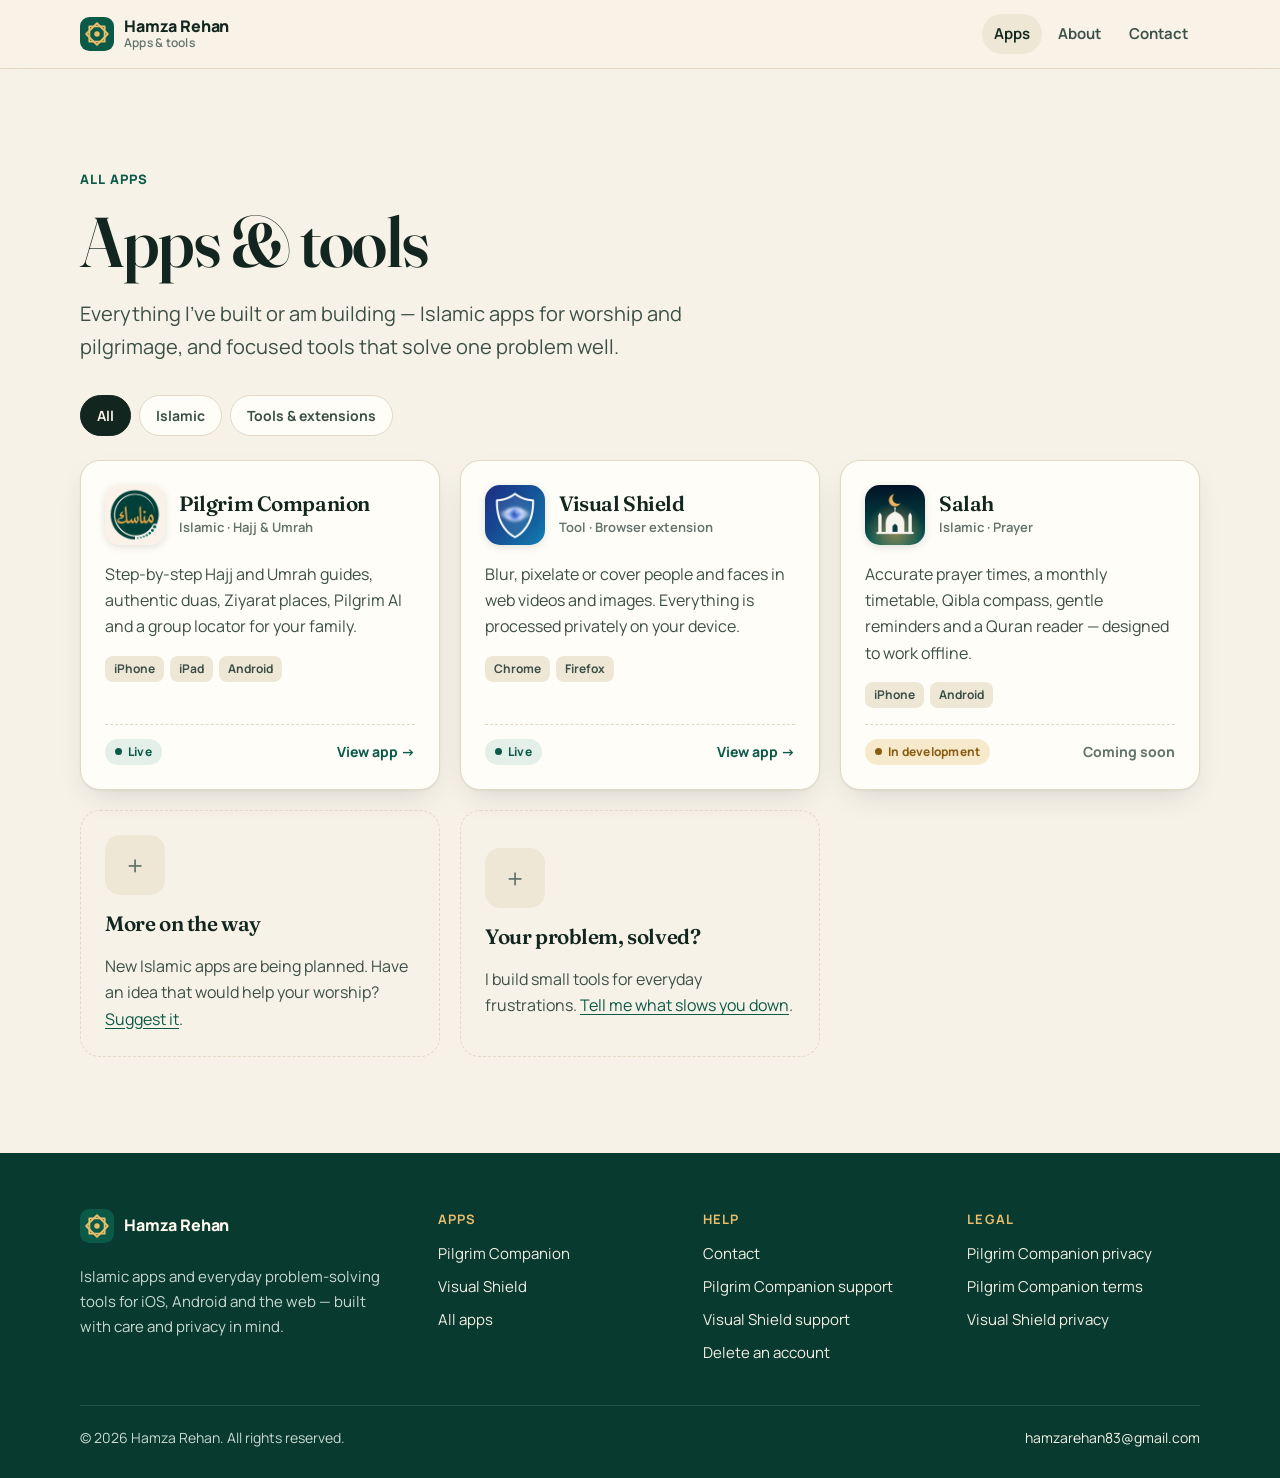
==== apps/index.html @ 82a63b94 "Revamp site into a home for all apps and tools Adds a home page, apps catalog, Pilgrim Companion pro" ====
<!doctype html>
<html lang="en">
<head>
  <meta charset="utf-8">
  <meta name="viewport" content="width=device-width, initial-scale=1">
  <title>Apps & tools — Hamza Rehan</title>
  <meta name="description" content="Islamic apps and privacy-first tools by Hamza Rehan: Pilgrim Companion, Visual Shield, Salah and more.">
  <link rel="canonical" href="https://hamzarehan.github.io/apps/">
  <meta name="theme-color" content="#f7f2e8" media="(prefers-color-scheme: light)">
  <meta name="theme-color" content="#0d1714" media="(prefers-color-scheme: dark)">
  <meta property="og:type" content="website">
  <meta property="og:site_name" content="Hamza Rehan">
  <meta property="og:title" content="Apps & tools — Hamza Rehan">
  <meta property="og:description" content="Islamic apps and privacy-first tools by Hamza Rehan: Pilgrim Companion, Visual Shield, Salah and more.">
  <meta property="og:url" content="https://hamzarehan.github.io/apps/">
  <meta property="og:image" content="https://hamzarehan.github.io/assets/img/pilgrim-companion.png">
  <meta name="twitter:card" content="summary">
  <link rel="icon" href="/assets/img/favicon.svg" type="image/svg+xml">
  <link rel="apple-touch-icon" href="/assets/img/apple-touch-icon.png">
  <link rel="preconnect" href="https://fonts.googleapis.com">
  <link rel="preconnect" href="https://fonts.gstatic.com" crossorigin>
  <link rel="stylesheet" href="https://fonts.googleapis.com/css2?family=Fraunces:ital,opsz,wght@0,9..144,500..700;1,9..144,500..700&family=Manrope:wght@400..800&display=swap">
  <link rel="stylesheet" href="/assets/css/site.css">
</head>
<body>
  <a class="skip" href="#main">Skip to content</a>
  <header class="site-header">
    <nav class="wrap nav" aria-label="Main">
      <a class="brand" href="/"><svg class="brand-mark" viewBox="0 0 40 40" aria-hidden="true"><rect width="40" height="40" rx="11" fill="#0b5a48"/><g fill="none" stroke="#e9be6c" stroke-width="2.2" stroke-linejoin="round"><rect x="11" y="11" width="18" height="18"/><rect x="11" y="11" width="18" height="18" transform="rotate(45 20 20)"/></g><circle cx="20" cy="20" r="3.2" fill="#e9be6c"/></svg><span>Hamza Rehan<small>Apps &amp; tools</small></span></a>
      <div class="nav-links"><a href="/apps/" aria-current="page">Apps</a><a href="/#about" class="hide-sm">About</a><a href="/contact/">Contact</a></div>
    </nav>
  </header>
  <main id="main">
    <section class="section">
      <div class="wrap">
        <div class="eyebrow">All apps</div>
        <h1>Apps &amp; tools</h1>
        <p class="lead">Everything I've built or am building — Islamic apps for worship and pilgrimage, and focused tools that solve one problem well.</p>
        <div class="filters" role="group" aria-label="Filter apps" style="margin-top:32px">
          <button type="button" data-filter="all" aria-pressed="true">All</button>
          <button type="button" data-filter="islamic" aria-pressed="false">Islamic</button>
          <button type="button" data-filter="tools" aria-pressed="false">Tools &amp; extensions</button>
        </div>
        <div class="grid cols-3" id="app-grid">
        <a class="card app-card" data-cat="islamic" href="/pilgrim-companion/">
          <div class="top"><img src="/assets/img/pilgrim-companion.png" alt="" width="60" height="60" loading="lazy"><div><h3>Pilgrim Companion</h3><div class="kind">Islamic · Hajj &amp; Umrah</div></div></div>
          <p>Step-by-step Hajj and Umrah guides, authentic duas, Ziyarat places, Pilgrim AI and a group locator for your family.</p>
          <div class="platforms"><span>iPhone</span><span>iPad</span><span>Android</span></div>
          <div class="foot"><span class="pill live">Live</span><span class="more">View app →</span></div>
        </a>
        <a class="card app-card" data-cat="tools" href="/visual-shield/">
          <div class="top"><img src="/assets/img/visual-shield.png" alt="" width="60" height="60" loading="lazy"><div><h3>Visual Shield</h3><div class="kind">Tool · Browser extension</div></div></div>
          <p>Blur, pixelate or cover people and faces in web videos and images. Everything is processed privately on your device.</p>
          <div class="platforms"><span>Chrome</span><span>Firefox</span></div>
          <div class="foot"><span class="pill live">Live</span><span class="more">View app →</span></div>
        </a>
        <div class="card app-card" data-cat="islamic">
          <div class="top"><img src="/assets/img/salah.png" alt="" width="60" height="60" loading="lazy"><div><h3>Salah</h3><div class="kind">Islamic · Prayer</div></div></div>
          <p>Accurate prayer times, a monthly timetable, Qibla compass, gentle reminders and a Quran reader — designed to work offline.</p>
          <div class="platforms"><span>iPhone</span><span>Android</span></div>
          <div class="foot"><span class="pill dev">In development</span><span class="more muted" style="color:var(--muted)">Coming soon</span></div>
        </div>
        <div class="card app-card placeholder" data-cat="islamic">
          <div class="plus" aria-hidden="true">+</div>
          <h3>More on the way</h3>
          <p>New Islamic apps are being planned. Have an idea that would help your worship? <a href="/contact/">Suggest it</a>.</p>
        </div>
        <div class="card app-card placeholder" data-cat="tools">
          <div class="plus" aria-hidden="true">+</div>
          <h3>Your problem, solved?</h3>
          <p>I build small tools for everyday frustrations. <a href="/contact/">Tell me what slows you down</a>.</p>
        </div>
        </div>
      </div>
    </section>
    <script>
      (function () {
        var buttons = document.querySelectorAll('[data-filter]');
        var cards = document.querySelectorAll('#app-grid [data-cat]');
        buttons.forEach(function (b) {
          b.addEventListener('click', function () {
            var f = b.getAttribute('data-filter');
            buttons.forEach(function (x) { x.setAttribute('aria-pressed', String(x === b)); });
            cards.forEach(function (c) { c.hidden = f !== 'all' && c.getAttribute('data-cat') !== f; });
          });
        });
      })();
    </script>
  </main>
  <footer class="site-footer">
    <div class="wrap">
      <div class="footer-grid">
        <div class="footer-brand">
          <a class="brand" href="/"><svg class="brand-mark" viewBox="0 0 40 40" aria-hidden="true"><rect width="40" height="40" rx="11" fill="#0b5a48"/><g fill="none" stroke="#e9be6c" stroke-width="2.2" stroke-linejoin="round"><rect x="11" y="11" width="18" height="18"/><rect x="11" y="11" width="18" height="18" transform="rotate(45 20 20)"/></g><circle cx="20" cy="20" r="3.2" fill="#e9be6c"/></svg><span>Hamza Rehan</span></a>
          <p>Islamic apps and everyday problem-solving tools for iOS, Android and the web — built with care and privacy in mind.</p>
        </div>
        <div>
          <h4>Apps</h4>
          <ul>
            <li><a href="/pilgrim-companion/">Pilgrim Companion</a></li>
            <li><a href="/visual-shield/">Visual Shield</a></li>
            <li><a href="/apps/">All apps</a></li>
          </ul>
        </div>
        <div>
          <h4>Help</h4>
          <ul>
            <li><a href="/contact/">Contact</a></li>
            <li><a href="/support.html">Pilgrim Companion support</a></li>
            <li><a href="/visual-shield/support.html">Visual Shield support</a></li>
            <li><a href="/delete-account.html">Delete an account</a></li>
          </ul>
        </div>
        <div>
          <h4>Legal</h4>
          <ul>
            <li><a href="/privacy-policy.html">Pilgrim Companion privacy</a></li>
            <li><a href="/terms-of-use.html">Pilgrim Companion terms</a></li>
            <li><a href="/visual-shield/privacy.html">Visual Shield privacy</a></li>
          </ul>
        </div>
      </div>
      <div class="footer-bottom">
        <span>© 2026 Hamza Rehan. All rights reserved.</span>
        <a href="mailto:hamzarehan83@gmail.com">hamzarehan83@gmail.com</a>
      </div>
    </div>
  </footer>
</body>
</html>
---- assets/css/site.css ----
/* Hamza Rehan — shared site styles */

:root {
  --paper: #f7f2e8;
  --paper-2: #efe7d6;
  --surface: #fffdf8;
  --ink: #12261f;
  --ink-2: #3c4f47;
  --muted: #64746d;
  --line: #e2d8c4;
  --emerald: #0b5a48;
  --emerald-deep: #083a2f;
  --emerald-soft: #e3efe8;
  --gold: #c9922f;
  --gold-soft: #f6e9cc;
  --accent: var(--emerald);
  --accent-soft: var(--emerald-soft);
  --on-accent: #fffdf8;
  --shadow: 0 1px 2px rgba(18, 38, 31, .05), 0 12px 32px -12px rgba(18, 38, 31, .18);
  --radius: 20px;
  --serif: "Fraunces", "Iowan Old Style", Georgia, serif;
  --sans: "Manrope", ui-sans-serif, system-ui, -apple-system, "Segoe UI", sans-serif;
  color-scheme: light;
}

@media (prefers-color-scheme: dark) {
  :root:not([data-theme="light"]) {
    --paper: #0d1714;
    --paper-2: #13211c;
    --surface: #15241f;
    --ink: #f1ece0;
    --ink-2: #cdd5cf;
    --muted: #97a69f;
    --line: #26392f;
    --emerald: #5cc6a3;
    --emerald-deep: #0a2a21;
    --emerald-soft: #173329;
    --gold: #e5b45a;
    --gold-soft: #2e2716;
    --on-accent: #08201a;
    --shadow: 0 1px 2px rgba(0, 0, 0, .3), 0 16px 36px -14px rgba(0, 0, 0, .6);
    color-scheme: dark;
  }
}

:root[data-theme="dark"] {
  --paper: #0d1714;
  --paper-2: #13211c;
  --surface: #15241f;
  --ink: #f1ece0;
  --ink-2: #cdd5cf;
  --muted: #97a69f;
  --line: #26392f;
  --emerald: #5cc6a3;
  --emerald-deep: #0a2a21;
  --emerald-soft: #173329;
  --gold: #e5b45a;
  --gold-soft: #2e2716;
  --on-accent: #08201a;
  --shadow: 0 1px 2px rgba(0, 0, 0, .3), 0 16px 36px -14px rgba(0, 0, 0, .6);
  color-scheme: dark;
}

/* Per-product accent (Visual Shield) */
.theme-shield { --accent: #315fd1; --accent-soft: #e8eefc; }
@media (prefers-color-scheme: dark) {
  :root:not([data-theme="light"]) .theme-shield { --accent: #8eaaf5; --accent-soft: #1b2440; }
}
:root[data-theme="dark"] .theme-shield { --accent: #8eaaf5; --accent-soft: #1b2440; }

* { box-sizing: border-box; }
html { scroll-behavior: smooth; -webkit-text-size-adjust: 100%; }
body {
  margin: 0;
  background: var(--paper);
  color: var(--ink);
  font: 16px/1.65 var(--sans);
  -webkit-font-smoothing: antialiased;
}
img { max-width: 100%; display: block; }
a { color: var(--accent); text-underline-offset: 3px; }
a:hover { text-decoration-thickness: 2px; }
:focus-visible { outline: 3px solid var(--gold); outline-offset: 3px; border-radius: 6px; }

.wrap { width: min(1120px, calc(100% - 32px)); margin-inline: auto; }
.narrow { width: min(780px, calc(100% - 32px)); margin-inline: auto; }

.skip {
  position: absolute; left: 16px; top: -60px; z-index: 50;
  background: var(--ink); color: var(--paper); padding: 10px 14px; border-radius: 10px;
}
.skip:focus { top: 12px; }

/* Header */
.site-header {
  position: sticky; top: 0; z-index: 20;
  background: color-mix(in srgb, var(--paper) 88%, transparent);
  backdrop-filter: saturate(1.4) blur(14px);
  -webkit-backdrop-filter: saturate(1.4) blur(14px);
  border-bottom: 1px solid var(--line);
}
.nav { display: flex; align-items: center; justify-content: space-between; gap: 16px; min-height: 68px; }
.brand { display: inline-flex; align-items: center; gap: 10px; color: var(--ink); text-decoration: none; font-weight: 800; letter-spacing: -.01em; }
.brand-mark { width: 34px; height: 34px; flex: none; }
.brand small { display: block; font-weight: 600; color: var(--muted); font-size: 12px; letter-spacing: .02em; line-height: 1.2; }
.brand span { line-height: 1.2; }
.brand img { width: 34px; height: 34px; border-radius: 9px; }
.nav-links { display: flex; align-items: center; gap: 4px; }
.nav-links a {
  color: var(--ink-2); text-decoration: none; font-weight: 650; font-size: 15px;
  padding: 8px 12px; border-radius: 999px;
}
.nav-links a:hover, .nav-links a[aria-current="page"] { background: var(--paper-2); color: var(--ink); }

/* Type */
.eyebrow {
  display: inline-flex; align-items: center; gap: 8px;
  color: var(--accent); font-weight: 800; font-size: 13px; letter-spacing: .09em; text-transform: uppercase;
}
h1, h2, h3 { font-family: var(--serif); font-weight: 600; letter-spacing: -.02em; color: var(--ink); }
h1 { font-size: clamp(2.4rem, 6.4vw, 4.4rem); line-height: 1.04; margin: 14px 0 18px; font-variation-settings: "opsz" 144; }
h2 { font-size: clamp(1.8rem, 4vw, 2.6rem); line-height: 1.12; margin: 10px 0 14px; font-variation-settings: "opsz" 96; }
h3 { font-size: 1.3rem; line-height: 1.25; margin: 0 0 8px; }
h1 em, h2 em { font-style: italic; color: var(--accent); }
.lead { font-size: clamp(1.05rem, 2.2vw, 1.25rem); color: var(--ink-2); max-width: 640px; margin: 0; }
.muted { color: var(--muted); }
.small { font-size: 14px; }

/* Buttons */
.actions { display: flex; flex-wrap: wrap; gap: 12px; margin-top: 28px; }
.button {
  display: inline-flex; align-items: center; justify-content: center; gap: 10px;
  min-height: 48px; padding: 0 22px; border-radius: 999px;
  background: var(--accent); color: var(--on-accent); border: 1px solid var(--accent);
  font-weight: 750; text-decoration: none; font-size: 15px;
  transition: transform .15s ease, box-shadow .15s ease;
}
.button:hover { transform: translateY(-1px); box-shadow: var(--shadow); }
.button.secondary { background: var(--surface); color: var(--ink); border-color: var(--line); }
.button svg { width: 18px; height: 18px; flex: none; }

.store-badge {
  display: inline-flex; align-items: center; gap: 10px; min-height: 52px; padding: 6px 18px 6px 14px;
  background: #0d0d0d; color: #fff; border-radius: 12px; text-decoration: none; border: 1px solid #333;
  transition: transform .15s ease;
}
.store-badge:hover { transform: translateY(-1px); }
.store-badge svg { width: 24px; height: 24px; flex: none; }
.store-badge span { display: flex; flex-direction: column; line-height: 1.1; font-weight: 700; font-size: 17px; }
.store-badge small { font-weight: 500; font-size: 11px; opacity: .85; }

/* Sections */
.section { padding: clamp(56px, 9vw, 96px) 0; }
.section.tinted { background: var(--paper-2); border-block: 1px solid var(--line); }
.section-head { display: flex; flex-wrap: wrap; align-items: end; justify-content: space-between; gap: 16px 32px; margin-bottom: 32px; }
.section-head p { max-width: 520px; margin: 0; color: var(--ink-2); }

/* Hero */
.hero { position: relative; overflow: hidden; padding: clamp(56px, 10vw, 112px) 0 clamp(48px, 8vw, 88px); }
.hero::before {
  content: ""; position: absolute; inset: auto -10% -60% auto; width: 720px; height: 720px; border-radius: 50%;
  background: radial-gradient(circle, var(--gold-soft) 0, transparent 65%); pointer-events: none;
}
.hero-grid { position: relative; display: grid; grid-template-columns: 1.15fr .85fr; gap: 56px; align-items: center; }
.pattern {
  position: relative; aspect-ratio: 1; max-width: 420px; justify-self: end; width: 100%;
  color: var(--accent);
}
.pattern svg { width: 100%; height: 100%; }
.facts { display: flex; flex-wrap: wrap; gap: 10px; margin-top: 30px; padding: 0; list-style: none; }
.facts li {
  padding: 6px 14px; border: 1px solid var(--line); border-radius: 999px; background: var(--surface);
  font-size: 14px; font-weight: 650; color: var(--ink-2);
}

/* Cards */
.grid { display: grid; gap: 20px; }
.grid.cols-3 { grid-template-columns: repeat(3, 1fr); }
.grid.cols-2 { grid-template-columns: repeat(2, 1fr); }
.grid.cols-4 { grid-template-columns: repeat(4, 1fr); }
.card {
  background: var(--surface); border: 1px solid var(--line); border-radius: var(--radius);
  padding: 24px; box-shadow: var(--shadow);
}
.card p { color: var(--ink-2); margin: 0; }

.app-card { display: flex; flex-direction: column; gap: 16px; text-decoration: none; color: inherit; position: relative; transition: transform .18s ease, border-color .18s ease; }
a.app-card:hover { transform: translateY(-3px); border-color: var(--accent); }
.app-card .top { display: flex; align-items: center; gap: 14px; }
.app-card .top img { width: 60px; height: 60px; border-radius: 15px; box-shadow: 0 2px 8px rgba(0,0,0,.12); }
.app-card h3 { margin: 0; }
.app-card .kind { font-size: 13px; color: var(--muted); font-weight: 650; }
.app-card .foot { margin-top: auto; display: flex; flex-wrap: wrap; align-items: center; justify-content: space-between; gap: 10px; padding-top: 14px; border-top: 1px dashed var(--line); }
.app-card .more { font-weight: 750; color: var(--accent); font-size: 14px; }
.app-card.placeholder { box-shadow: none; background: transparent; border-style: dashed; align-items: flex-start; justify-content: center; min-height: 220px; }
.app-card.placeholder .plus { display: grid; place-items: center; width: 60px; height: 60px; border-radius: 15px; background: var(--paper-2); color: var(--muted); font-size: 28px; }

.pill { display: inline-flex; align-items: center; gap: 6px; padding: 3px 10px; border-radius: 999px; font-size: 12px; font-weight: 750; letter-spacing: .02em; }
.pill::before { content: ""; width: 7px; height: 7px; border-radius: 50%; background: currentColor; }
.pill.live { background: var(--emerald-soft); color: var(--emerald); }
.pill.dev { background: var(--gold-soft); color: #8a5d12; }
@media (prefers-color-scheme: dark) { :root:not([data-theme="light"]) .pill.dev { color: var(--gold); } }
:root[data-theme="dark"] .pill.dev { color: var(--gold); }
.platforms { display: flex; flex-wrap: wrap; gap: 6px; }
.platforms span { font-size: 12px; font-weight: 700; color: var(--ink-2); background: var(--paper-2); padding: 3px 9px; border-radius: 8px; }

.filters { display: flex; flex-wrap: wrap; gap: 8px; margin-bottom: 24px; }
.filters button {
  font: inherit; font-weight: 700; font-size: 14px; cursor: pointer;
  padding: 8px 16px; border-radius: 999px; border: 1px solid var(--line); background: var(--surface); color: var(--ink-2);
}
.filters button[aria-pressed="true"] { background: var(--ink); color: var(--paper); border-color: var(--ink); }

/* Featured product */
.feature {
  display: grid; grid-template-columns: 1fr 1fr; gap: 40px; align-items: center;
  background: var(--emerald-deep); color: #f4efe3; border-radius: 28px; padding: clamp(28px, 5vw, 56px); overflow: hidden;
}
.feature h2, .feature h3 { color: #fffaf0; }
.feature .eyebrow { color: #e9be6c; }
.feature p { color: #cfdcd5; }
.feature ul { padding-left: 20px; color: #dfe8e3; margin: 18px 0 0; }
.feature li { margin: 6px 0; }
.feature .button.secondary { background: transparent; color: #fffaf0; border-color: rgba(255,255,255,.3); }
.shots { display: flex; gap: 14px; justify-content: center; }
.shots img { width: 46%; max-width: 220px; border-radius: 18px; box-shadow: 0 20px 40px -12px rgba(0,0,0,.5); }
.shots img:nth-child(2) { transform: translateY(28px); }

.gallery { display: flex; gap: 16px; overflow-x: auto; scroll-snap-type: x mandatory; padding: 6px 2px 18px; }
.gallery img { width: min(240px, 62vw); flex: none; border-radius: 18px; scroll-snap-align: start; border: 1px solid var(--line); box-shadow: var(--shadow); }

.icon-chip { display: grid; place-items: center; width: 46px; height: 46px; border-radius: 13px; background: var(--accent-soft); color: var(--accent); margin-bottom: 16px; }
.icon-chip svg { width: 22px; height: 22px; }

/* Product hero */
.product-hero { padding: clamp(48px, 8vw, 88px) 0 clamp(36px, 6vw, 64px); }
.product-hero .grid-hero { display: grid; grid-template-columns: 1.1fr .9fr; gap: 48px; align-items: center; }
.app-icon-lg { width: 96px; height: 96px; border-radius: 24px; box-shadow: var(--shadow); }
.hero-shot { border-radius: 24px; box-shadow: var(--shadow); border: 1px solid var(--line); background: var(--surface); padding: 10px; }
.hero-shot img { border-radius: 16px; }

.link-list { list-style: none; padding: 0; margin: 0; display: grid; gap: 10px; }
.link-list a {
  display: flex; align-items: center; justify-content: space-between; gap: 12px;
  padding: 14px 18px; border: 1px solid var(--line); border-radius: 14px; background: var(--surface);
  color: var(--ink); text-decoration: none; font-weight: 700;
}
.link-list a:hover { border-color: var(--accent); }
.link-list a::after { content: "→"; color: var(--accent); }

/* About / CTA */
.about { display: grid; grid-template-columns: .8fr 1.2fr; gap: 48px; align-items: start; }
.about p { color: var(--ink-2); font-size: 1.08rem; }
.cta {
  text-align: center; padding: clamp(36px, 6vw, 64px) 24px; border-radius: 28px;
  background: var(--gold-soft); border: 1px solid var(--line);
}
.cta .lead { margin: 0 auto; }
.cta .actions { justify-content: center; }

/* Long-form content (legal, support) */
.content { padding: clamp(40px, 7vw, 72px) 0 clamp(56px, 9vw, 96px); }
.content h1 { font-size: clamp(2.2rem, 5.5vw, 3.4rem); }
.content article { margin-top: 28px; }
.content h2 { font-size: 1.5rem; margin-top: 38px; }
.content h3 { font-size: 1.15rem; margin-top: 24px; }
.content p, .content li { color: var(--ink-2); }
.content li { margin: 6px 0; }
.content table { width: 100%; border-collapse: collapse; margin: 18px 0; background: var(--surface); font-size: 15px; }
.content th, .content td { text-align: left; padding: 12px; border: 1px solid var(--line); vertical-align: top; }
.content th { background: var(--paper-2); }
.table-scroll { overflow-x: auto; }
.notice { padding: 16px 20px; border-left: 4px solid var(--gold); background: var(--surface); border-radius: 10px; margin: 20px 0; }
.panel { background: var(--surface); border: 1px solid var(--line); border-radius: 16px; padding: 22px; margin-top: 20px; }
.panel h2 { margin-top: 0; }
.breadcrumb { font-size: 14px; color: var(--muted); margin-bottom: 8px; }
.breadcrumb a { color: var(--muted); }

/* Footer */
.site-footer { background: var(--emerald-deep); color: #c9d8d0; padding: 56px 0 28px; margin-top: 0; }
.site-footer a { color: #f4efe3; text-decoration: none; }
.site-footer a:hover { text-decoration: underline; }
.footer-grid { display: grid; grid-template-columns: 1.4fr repeat(3, 1fr); gap: 32px; }
.footer-grid h4 { margin: 0 0 12px; color: #e9be6c; font-size: 13px; letter-spacing: .09em; text-transform: uppercase; }
.footer-grid ul { list-style: none; margin: 0; padding: 0; display: grid; gap: 8px; font-size: 15px; }
.footer-brand p { max-width: 300px; font-size: 15px; }
.footer-brand .brand { color: #fffaf0; }
.footer-bottom { display: flex; flex-wrap: wrap; justify-content: space-between; gap: 12px; margin-top: 40px; padding-top: 20px; border-top: 1px solid rgba(255,255,255,.12); font-size: 14px; }

@media (max-width: 900px) {
  .hero-grid, .feature, .about, .product-hero .grid-hero { grid-template-columns: 1fr; }
  .pattern { max-width: 260px; justify-self: start; order: -1; }
  .grid.cols-3, .grid.cols-4 { grid-template-columns: repeat(2, 1fr); }
  .footer-grid { grid-template-columns: 1fr 1fr; }
  .footer-brand { grid-column: 1 / -1; }
}
@media (max-width: 600px) {
  .grid.cols-3, .grid.cols-2, .grid.cols-4 { grid-template-columns: 1fr; }
  .nav-links a.hide-sm { display: none; }
  .nav-links a { padding: 8px 9px; }
  .brand small { display: none; }
  .pattern { display: none; }
  .shots img:nth-child(2) { transform: translateY(16px); }
}
@media (prefers-reduced-motion: reduce) {
  * { transition: none !important; scroll-behavior: auto !important; }
}
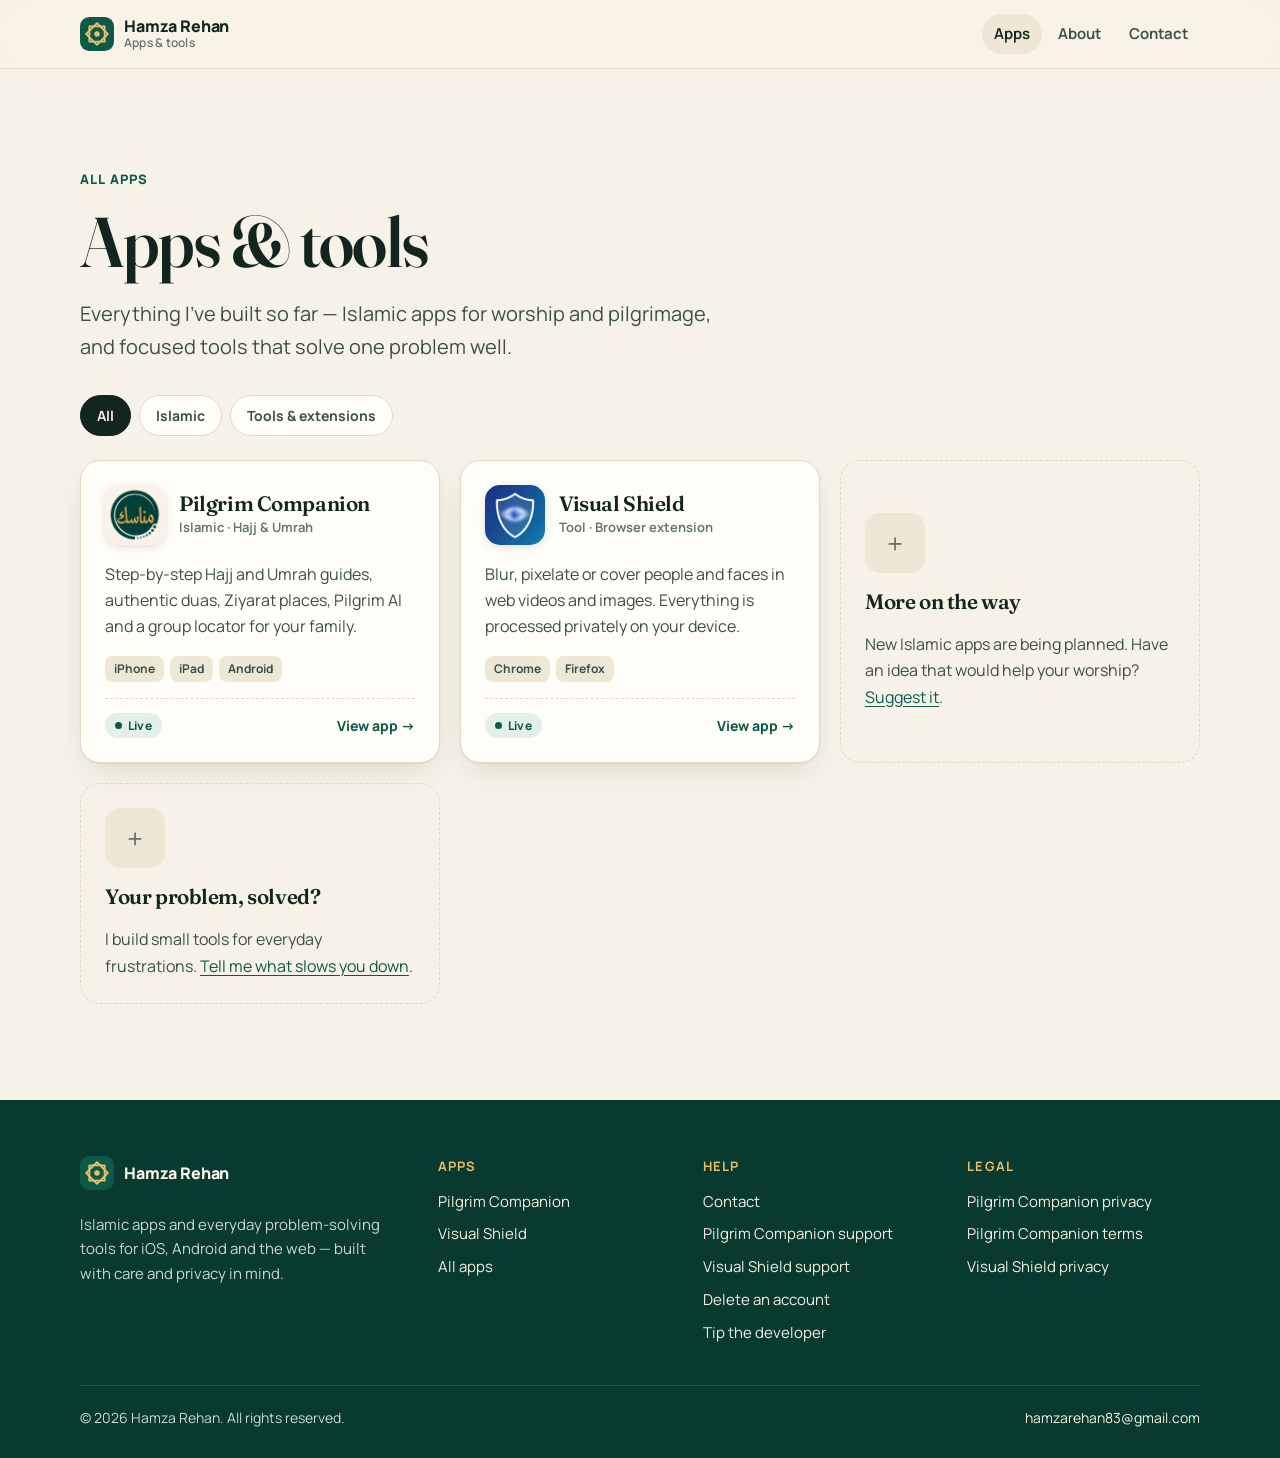
==== commit c7ee0a15: "Add Tip the developer page; drop unreleased apps; accurate account deletion The tip page presents ba" ====
--- a/apps/index.html
+++ b/apps/index.html
@@ -4,14 +4,14 @@
   <meta charset="utf-8">
   <meta name="viewport" content="width=device-width, initial-scale=1">
   <title>Apps & tools — Hamza Rehan</title>
-  <meta name="description" content="Islamic apps and privacy-first tools by Hamza Rehan: Pilgrim Companion, Visual Shield, Salah and more.">
+  <meta name="description" content="Islamic apps and privacy-first tools by Hamza Rehan: Pilgrim Companion, Visual Shield and more.">
   <link rel="canonical" href="https://hamzarehan.github.io/apps/">
   <meta name="theme-color" content="#f7f2e8" media="(prefers-color-scheme: light)">
   <meta name="theme-color" content="#0d1714" media="(prefers-color-scheme: dark)">
   <meta property="og:type" content="website">
   <meta property="og:site_name" content="Hamza Rehan">
   <meta property="og:title" content="Apps & tools — Hamza Rehan">
-  <meta property="og:description" content="Islamic apps and privacy-first tools by Hamza Rehan: Pilgrim Companion, Visual Shield, Salah and more.">
+  <meta property="og:description" content="Islamic apps and privacy-first tools by Hamza Rehan: Pilgrim Companion, Visual Shield and more.">
   <meta property="og:url" content="https://hamzarehan.github.io/apps/">
   <meta property="og:image" content="https://hamzarehan.github.io/assets/img/pilgrim-companion.png">
   <meta name="twitter:card" content="summary">
@@ -35,7 +35,7 @@
       <div class="wrap">
         <div class="eyebrow">All apps</div>
         <h1>Apps &amp; tools</h1>
-        <p class="lead">Everything I've built or am building — Islamic apps for worship and pilgrimage, and focused tools that solve one problem well.</p>
+        <p class="lead">Everything I've built so far — Islamic apps for worship and pilgrimage, and focused tools that solve one problem well.</p>
         <div class="filters" role="group" aria-label="Filter apps" style="margin-top:32px">
           <button type="button" data-filter="all" aria-pressed="true">All</button>
           <button type="button" data-filter="islamic" aria-pressed="false">Islamic</button>
@@ -54,12 +54,6 @@
           <div class="platforms"><span>Chrome</span><span>Firefox</span></div>
           <div class="foot"><span class="pill live">Live</span><span class="more">View app →</span></div>
         </a>
-        <div class="card app-card" data-cat="islamic">
-          <div class="top"><img src="/assets/img/salah.png" alt="" width="60" height="60" loading="lazy"><div><h3>Salah</h3><div class="kind">Islamic · Prayer</div></div></div>
-          <p>Accurate prayer times, a monthly timetable, Qibla compass, gentle reminders and a Quran reader — designed to work offline.</p>
-          <div class="platforms"><span>iPhone</span><span>Android</span></div>
-          <div class="foot"><span class="pill dev">In development</span><span class="more muted" style="color:var(--muted)">Coming soon</span></div>
-        </div>
         <div class="card app-card placeholder" data-cat="islamic">
           <div class="plus" aria-hidden="true">+</div>
           <h3>More on the way</h3>
@@ -109,6 +103,7 @@
             <li><a href="/support.html">Pilgrim Companion support</a></li>
             <li><a href="/visual-shield/support.html">Visual Shield support</a></li>
             <li><a href="/delete-account.html">Delete an account</a></li>
+            <li><a href="/tip/">Tip the developer</a></li>
           </ul>
         </div>
         <div>
--- a/assets/css/site.css
+++ b/assets/css/site.css
@@ -305,3 +305,28 @@
 @media (prefers-reduced-motion: reduce) {
   * { transition: none !important; scroll-behavior: auto !important; }
 }
+
+/* Tip the developer */
+.gift-note { border-color: var(--gold); background: linear-gradient(180deg, var(--gold-soft), var(--surface) 70%); }
+.gift-note p + p { margin-top: 12px; }
+.hadith { margin: 22px 0 0; padding: 16px 20px; border-left: 3px solid var(--gold); background: var(--surface); border-radius: 10px; }
+.hadith p { margin: 0; }
+.hadith .arabic { font-family: "Amiri", "Geeza Pro", "Noto Naskh Arabic", serif; font-size: 1.7rem; line-height: 1.6; color: var(--ink); margin-bottom: 6px; }
+.bank dl { margin: 0; display: grid; }
+.bank-row { display: grid; grid-template-columns: 150px 1fr; gap: 12px; align-items: center; padding: 12px 0; border-bottom: 1px dashed var(--line); }
+.bank-row:last-child { border-bottom: 0; }
+.bank-row dt { color: var(--muted); font-weight: 650; font-size: 14px; }
+.bank-row dd { margin: 0; display: flex; align-items: center; justify-content: space-between; gap: 12px; min-width: 0; }
+.bank-row .value { font-weight: 750; font-variant-numeric: tabular-nums; overflow-wrap: anywhere; }
+.copy {
+  display: inline-flex; align-items: center; gap: 6px; flex: none; cursor: pointer;
+  font: inherit; font-size: 13px; font-weight: 700; color: var(--accent);
+  background: var(--accent-soft); border: 0; border-radius: 999px; padding: 6px 12px;
+}
+.copy svg { width: 14px; height: 14px; }
+.steps { margin: 0; padding-left: 20px; color: var(--ink-2); }
+.steps li { margin: 8px 0; }
+@media (max-width: 600px) {
+  .bank-row { grid-template-columns: 1fr; gap: 4px; }
+}
+.section .narrow > h2 { margin-top: 48px; }
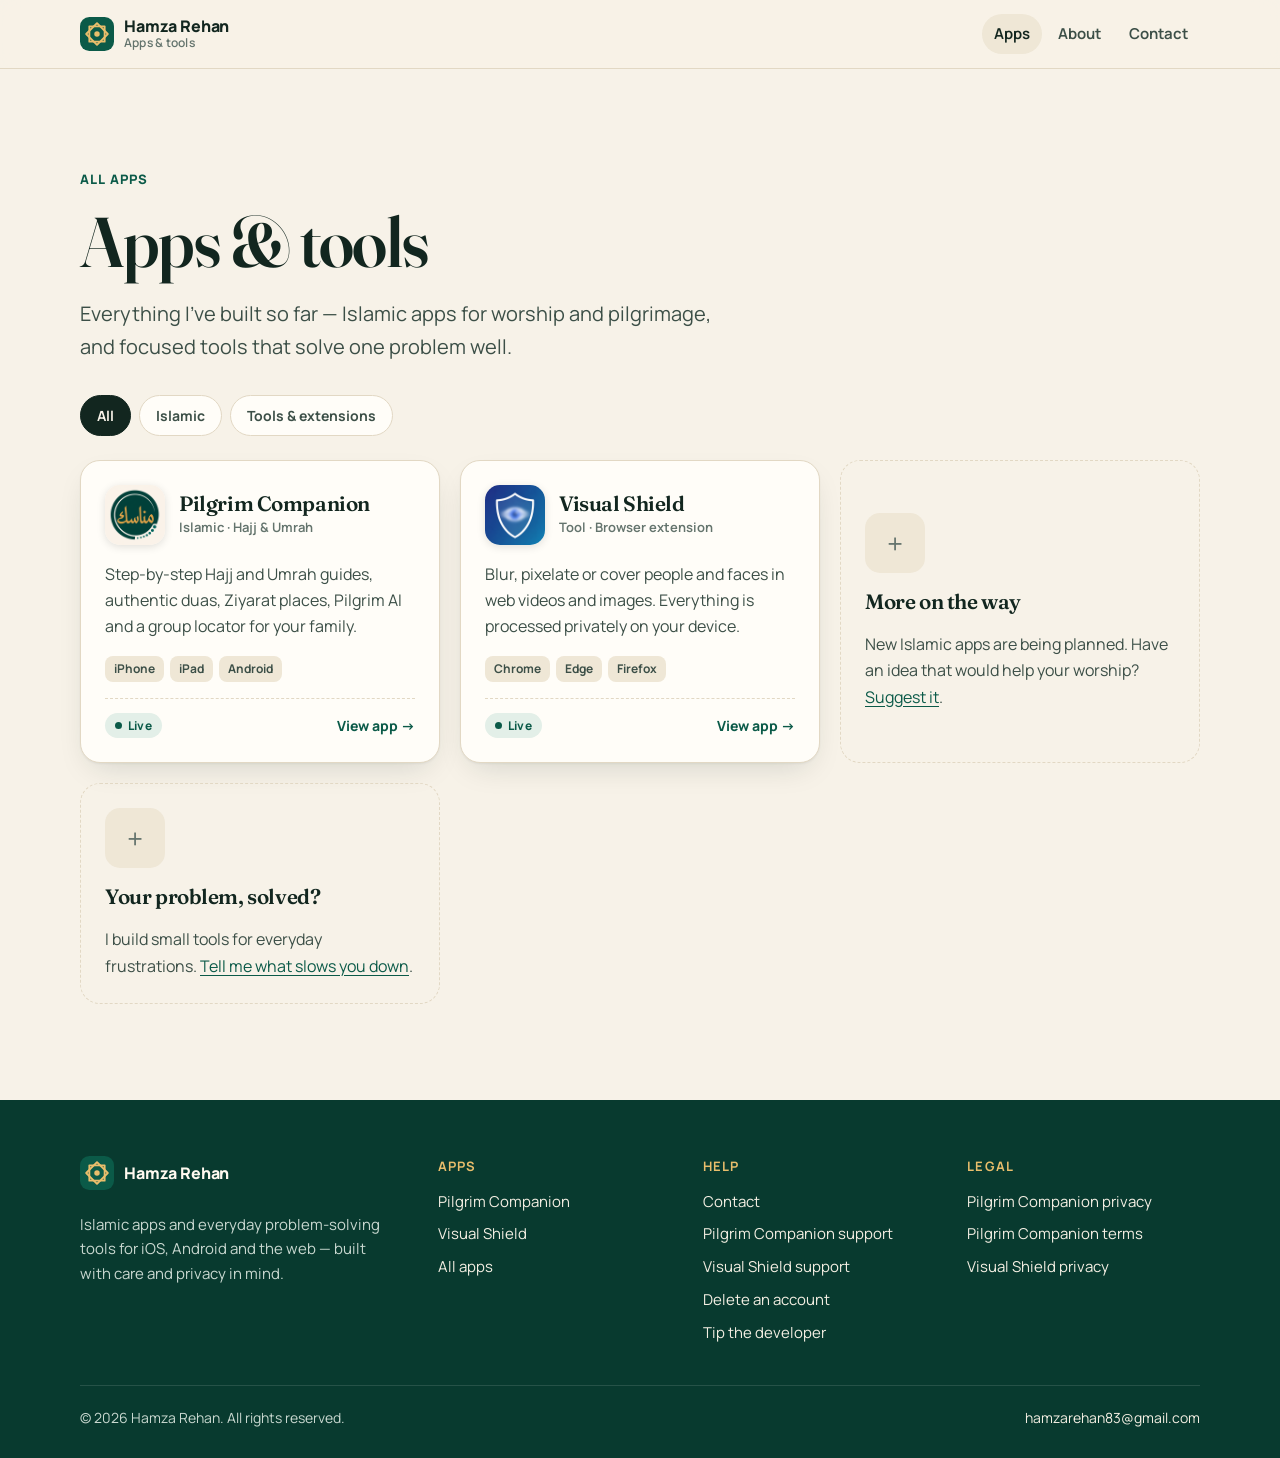
==== commit 5d1e6d72: "Visual Shield: real Chrome, Firefox and Edge store links Co-Authored-By: Claude Opus 5.5 (1M context" ====
--- a/apps/index.html
+++ b/apps/index.html
@@ -51,7 +51,7 @@
         <a class="card app-card" data-cat="tools" href="/visual-shield/">
           <div class="top"><img src="/assets/img/visual-shield.png" alt="" width="60" height="60" loading="lazy"><div><h3>Visual Shield</h3><div class="kind">Tool · Browser extension</div></div></div>
           <p>Blur, pixelate or cover people and faces in web videos and images. Everything is processed privately on your device.</p>
-          <div class="platforms"><span>Chrome</span><span>Firefox</span></div>
+          <div class="platforms"><span>Chrome</span><span>Edge</span><span>Firefox</span></div>
           <div class="foot"><span class="pill live">Live</span><span class="more">View app →</span></div>
         </a>
         <div class="card app-card placeholder" data-cat="islamic">
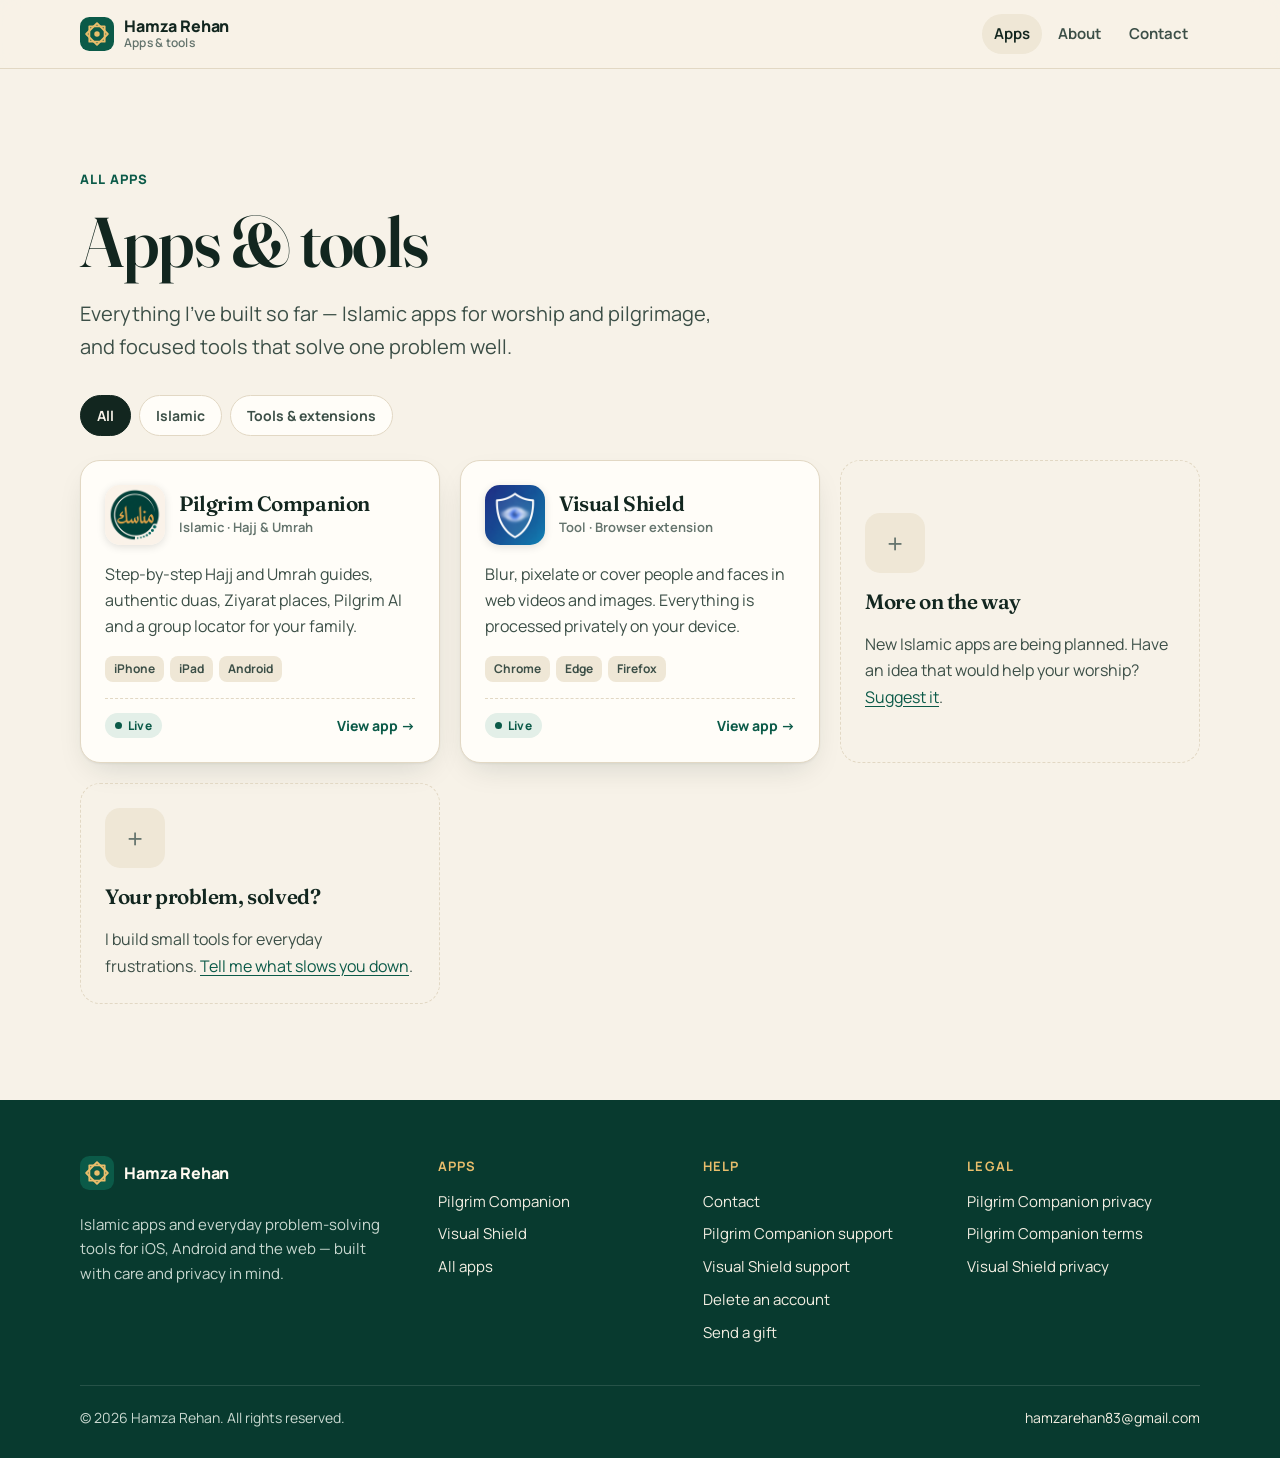
==== commit c19c6b66: "Rename Tip the developer to Send a gift; move page to /gift/ with /tip/ redirect Co-Authored-By: Cla" ====
--- a/apps/index.html
+++ b/apps/index.html
@@ -20,7 +20,7 @@
   <link rel="preconnect" href="https://fonts.googleapis.com">
   <link rel="preconnect" href="https://fonts.gstatic.com" crossorigin>
   <link rel="stylesheet" href="https://fonts.googleapis.com/css2?family=Fraunces:ital,opsz,wght@0,9..144,500..700;1,9..144,500..700&family=Manrope:wght@400..800&display=swap">
-  <link rel="stylesheet" href="/assets/css/site.css">
+  <link rel="stylesheet" href="/assets/css/site.css?v=4">
 </head>
 <body>
   <a class="skip" href="#main">Skip to content</a>
@@ -103,7 +103,7 @@
             <li><a href="/support.html">Pilgrim Companion support</a></li>
             <li><a href="/visual-shield/support.html">Visual Shield support</a></li>
             <li><a href="/delete-account.html">Delete an account</a></li>
-            <li><a href="/tip/">Tip the developer</a></li>
+            <li><a href="/gift/">Send a gift</a></li>
           </ul>
         </div>
         <div>
--- a/assets/css/site.css
+++ b/assets/css/site.css
@@ -77,7 +77,7 @@
   font: 16px/1.65 var(--sans);
   -webkit-font-smoothing: antialiased;
 }
-img { max-width: 100%; display: block; }
+img { max-width: 100%; height: auto; display: block; }
 a { color: var(--accent); text-underline-offset: 3px; }
 a:hover { text-decoration-thickness: 2px; }
 :focus-visible { outline: 3px solid var(--gold); outline-offset: 3px; border-radius: 6px; }
@@ -222,11 +222,8 @@
 .feature ul { padding-left: 20px; color: #dfe8e3; margin: 18px 0 0; }
 .feature li { margin: 6px 0; }
 .feature .button.secondary { background: transparent; color: #fffaf0; border-color: rgba(255,255,255,.3); }
-.shots { display: flex; gap: 14px; justify-content: center; }
-.shots img { width: 46%; max-width: 220px; border-radius: 18px; box-shadow: 0 20px 40px -12px rgba(0,0,0,.5); }
-.shots img:nth-child(2) { transform: translateY(28px); }
-
-.gallery { display: flex; gap: 16px; overflow-x: auto; scroll-snap-type: x mandatory; padding: 6px 2px 18px; }
+
+.gallery { display: flex; align-items: flex-start; gap: 16px; overflow-x: auto; scroll-snap-type: x mandatory; padding: 6px 2px 18px; }
 .gallery img { width: min(240px, 62vw); flex: none; border-radius: 18px; scroll-snap-align: start; border: 1px solid var(--line); box-shadow: var(--shadow); }
 
 .icon-chip { display: grid; place-items: center; width: 46px; height: 46px; border-radius: 13px; background: var(--accent-soft); color: var(--accent); margin-bottom: 16px; }
@@ -300,13 +297,12 @@
   .nav-links a { padding: 8px 9px; }
   .brand small { display: none; }
   .pattern { display: none; }
-  .shots img:nth-child(2) { transform: translateY(16px); }
 }
 @media (prefers-reduced-motion: reduce) {
   * { transition: none !important; scroll-behavior: auto !important; }
 }
 
-/* Tip the developer */
+/* Send a gift */
 .gift-note { border-color: var(--gold); background: linear-gradient(180deg, var(--gold-soft), var(--surface) 70%); }
 .gift-note p + p { margin-top: 12px; }
 .hadith { margin: 22px 0 0; padding: 16px 20px; border-left: 3px solid var(--gold); background: var(--surface); border-radius: 10px; }
@@ -330,3 +326,9 @@
   .bank-row { grid-template-columns: 1fr; gap: 4px; }
 }
 .section .narrow > h2 { margin-top: 48px; }
+
+/* 3D device render (transparent PNG) */
+.hero-3d { width: 100%; max-width: 460px; justify-self: center; margin-inline: auto; }
+/* Safari stretches replaced elements inside grid/flex unless they opt out of stretch */
+.hero-3d, .hero-shot img, .gallery img, .app-icon-lg { align-self: center; height: auto; object-fit: contain; }
+.gallery img { align-self: flex-start; width: min(300px, 72vw); }
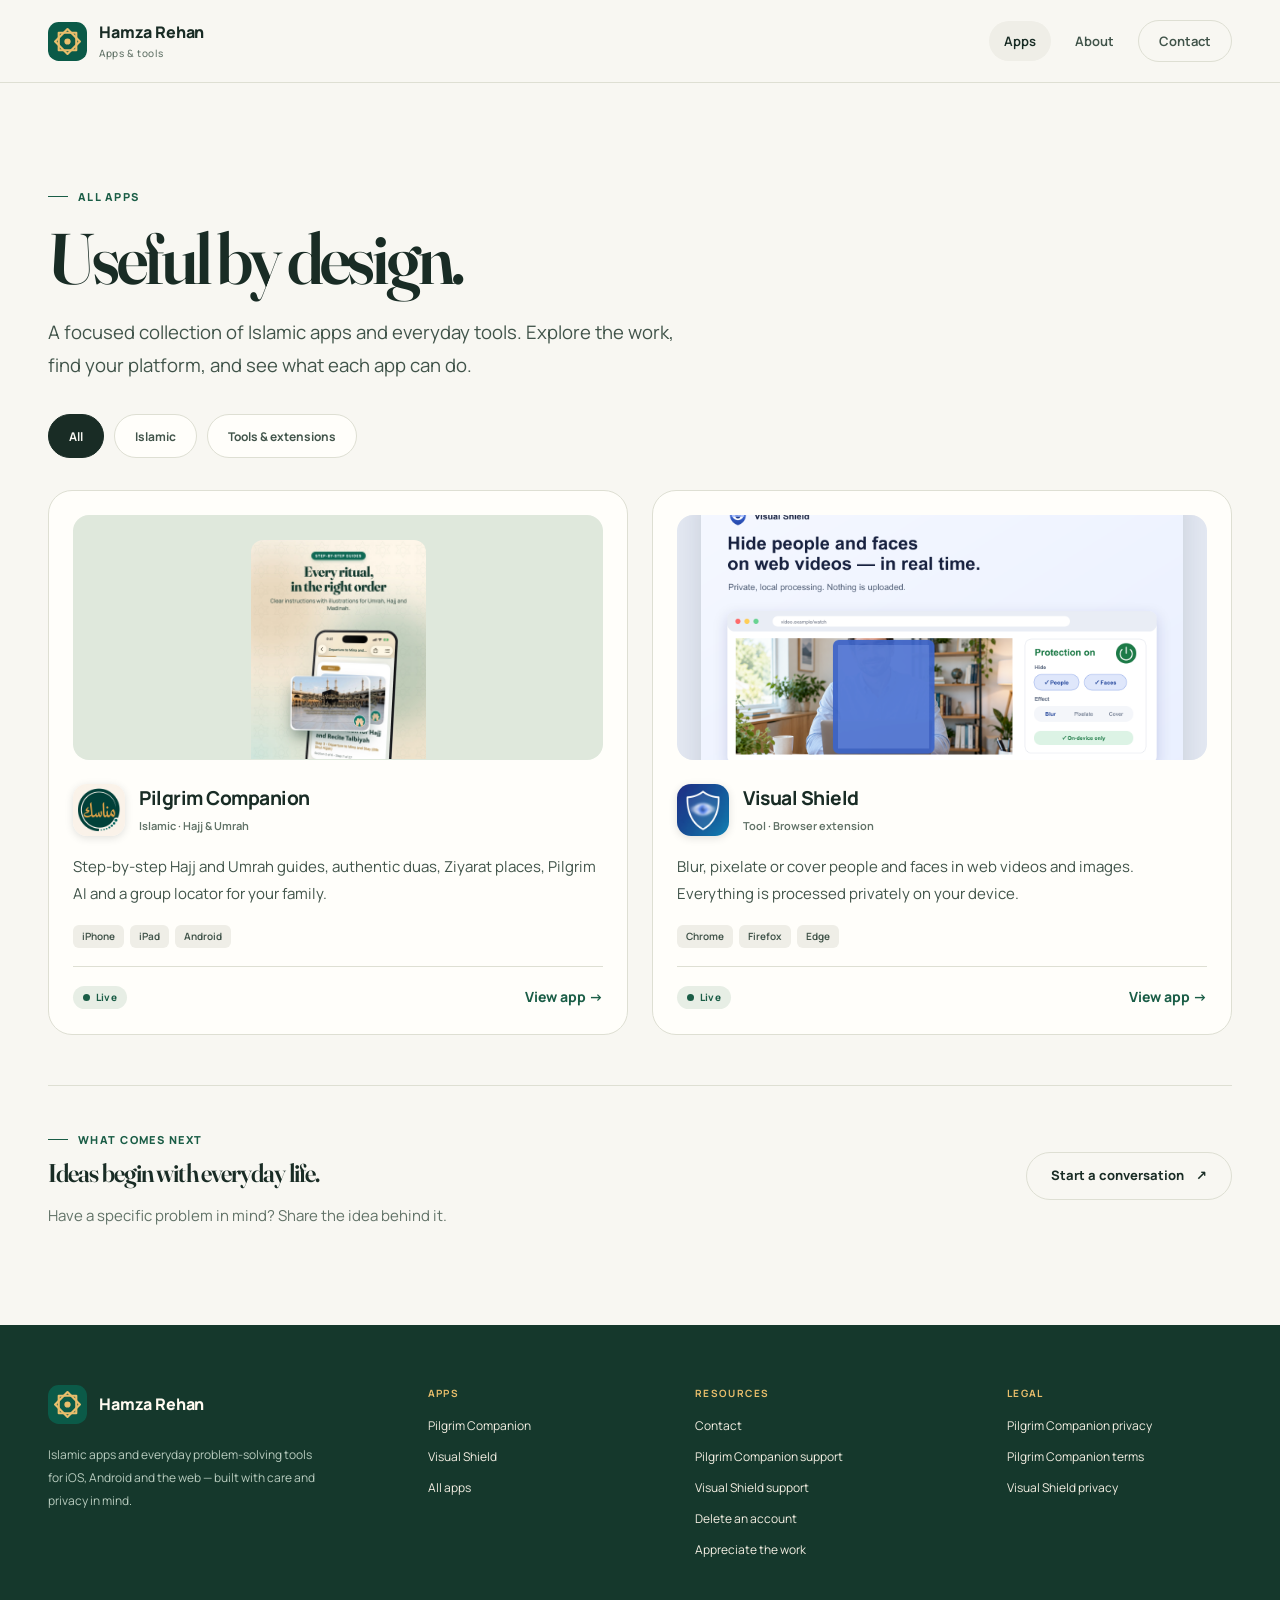
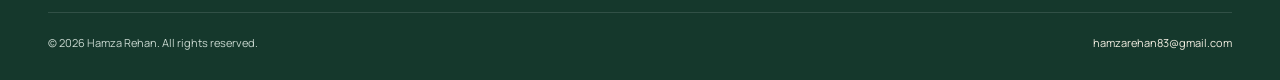
==== commit c513ee63: "Refresh website design and appreciation pages" ====
--- a/apps/index.html
+++ b/apps/index.html
@@ -1,73 +1,64 @@
-<!doctype html>
+<!DOCTYPE html>
+
 <html lang="en">
 <head>
-  <meta charset="utf-8">
-  <meta name="viewport" content="width=device-width, initial-scale=1">
-  <title>Apps & tools — Hamza Rehan</title>
-  <meta name="description" content="Islamic apps and privacy-first tools by Hamza Rehan: Pilgrim Companion, Visual Shield and more.">
-  <link rel="canonical" href="https://hamzarehan.github.io/apps/">
-  <meta name="theme-color" content="#f7f2e8" media="(prefers-color-scheme: light)">
-  <meta name="theme-color" content="#0d1714" media="(prefers-color-scheme: dark)">
-  <meta property="og:type" content="website">
-  <meta property="og:site_name" content="Hamza Rehan">
-  <meta property="og:title" content="Apps & tools — Hamza Rehan">
-  <meta property="og:description" content="Islamic apps and privacy-first tools by Hamza Rehan: Pilgrim Companion, Visual Shield and more.">
-  <meta property="og:url" content="https://hamzarehan.github.io/apps/">
-  <meta property="og:image" content="https://hamzarehan.github.io/assets/img/pilgrim-companion.png">
-  <meta name="twitter:card" content="summary">
-  <link rel="icon" href="/assets/img/favicon.svg" type="image/svg+xml">
-  <link rel="apple-touch-icon" href="/assets/img/apple-touch-icon.png">
-  <link rel="preconnect" href="https://fonts.googleapis.com">
-  <link rel="preconnect" href="https://fonts.gstatic.com" crossorigin>
-  <link rel="stylesheet" href="https://fonts.googleapis.com/css2?family=Fraunces:ital,opsz,wght@0,9..144,500..700;1,9..144,500..700&family=Manrope:wght@400..800&display=swap">
-  <link rel="stylesheet" href="/assets/css/site.css?v=4">
+<meta charset="utf-8"/>
+<meta content="width=device-width, initial-scale=1" name="viewport"/>
+<title>Apps &amp; tools — Hamza Rehan</title>
+<meta content="Islamic apps and privacy-first tools by Hamza Rehan: Pilgrim Companion, Visual Shield and more." name="description"/>
+<link href="https://hamzarehan.github.io/apps/" rel="canonical"/>
+<meta content="#f7f2e8" media="(prefers-color-scheme: light)" name="theme-color"/>
+<meta content="#0d1714" media="(prefers-color-scheme: dark)" name="theme-color"/>
+<meta content="website" property="og:type"/>
+<meta content="Hamza Rehan" property="og:site_name"/>
+<meta content="Apps &amp; tools — Hamza Rehan" property="og:title"/>
+<meta content="Islamic apps and privacy-first tools by Hamza Rehan: Pilgrim Companion, Visual Shield and more." property="og:description"/>
+<meta content="https://hamzarehan.github.io/apps/" property="og:url"/>
+<meta content="https://hamzarehan.github.io/assets/img/pilgrim-companion.png" property="og:image"/>
+<meta content="summary" name="twitter:card"/>
+<link href="/assets/img/favicon.svg" rel="icon" type="image/svg+xml"/>
+<link href="/assets/img/apple-touch-icon.png" rel="apple-touch-icon"/>
+<link href="https://fonts.googleapis.com" rel="preconnect"/>
+<link crossorigin="" href="https://fonts.gstatic.com" rel="preconnect"/>
+<link href="https://fonts.googleapis.com/css2?family=Fraunces:ital,opsz,wght@0,9..144,500..700;1,9..144,500..700&amp;family=Manrope:wght@400..800&amp;display=swap" rel="stylesheet"/>
+<link href="/assets/css/site.css?v=20261015" rel="stylesheet"/>
 </head>
 <body>
-  <a class="skip" href="#main">Skip to content</a>
-  <header class="site-header">
-    <nav class="wrap nav" aria-label="Main">
-      <a class="brand" href="/"><svg class="brand-mark" viewBox="0 0 40 40" aria-hidden="true"><rect width="40" height="40" rx="11" fill="#0b5a48"/><g fill="none" stroke="#e9be6c" stroke-width="2.2" stroke-linejoin="round"><rect x="11" y="11" width="18" height="18"/><rect x="11" y="11" width="18" height="18" transform="rotate(45 20 20)"/></g><circle cx="20" cy="20" r="3.2" fill="#e9be6c"/></svg><span>Hamza Rehan<small>Apps &amp; tools</small></span></a>
-      <div class="nav-links"><a href="/apps/" aria-current="page">Apps</a><a href="/#about" class="hide-sm">About</a><a href="/contact/">Contact</a></div>
-    </nav>
-  </header>
-  <main id="main">
-    <section class="section">
-      <div class="wrap">
-        <div class="eyebrow">All apps</div>
-        <h1>Apps &amp; tools</h1>
-        <p class="lead">Everything I've built so far — Islamic apps for worship and pilgrimage, and focused tools that solve one problem well.</p>
-        <div class="filters" role="group" aria-label="Filter apps" style="margin-top:32px">
-          <button type="button" data-filter="all" aria-pressed="true">All</button>
-          <button type="button" data-filter="islamic" aria-pressed="false">Islamic</button>
-          <button type="button" data-filter="tools" aria-pressed="false">Tools &amp; extensions</button>
-        </div>
-        <div class="grid cols-3" id="app-grid">
-        <a class="card app-card" data-cat="islamic" href="/pilgrim-companion/">
-          <div class="top"><img src="/assets/img/pilgrim-companion.png" alt="" width="60" height="60" loading="lazy"><div><h3>Pilgrim Companion</h3><div class="kind">Islamic · Hajj &amp; Umrah</div></div></div>
-          <p>Step-by-step Hajj and Umrah guides, authentic duas, Ziyarat places, Pilgrim AI and a group locator for your family.</p>
-          <div class="platforms"><span>iPhone</span><span>iPad</span><span>Android</span></div>
-          <div class="foot"><span class="pill live">Live</span><span class="more">View app →</span></div>
-        </a>
-        <a class="card app-card" data-cat="tools" href="/visual-shield/">
-          <div class="top"><img src="/assets/img/visual-shield.png" alt="" width="60" height="60" loading="lazy"><div><h3>Visual Shield</h3><div class="kind">Tool · Browser extension</div></div></div>
-          <p>Blur, pixelate or cover people and faces in web videos and images. Everything is processed privately on your device.</p>
-          <div class="platforms"><span>Chrome</span><span>Edge</span><span>Firefox</span></div>
-          <div class="foot"><span class="pill live">Live</span><span class="more">View app →</span></div>
-        </a>
-        <div class="card app-card placeholder" data-cat="islamic">
-          <div class="plus" aria-hidden="true">+</div>
-          <h3>More on the way</h3>
-          <p>New Islamic apps are being planned. Have an idea that would help your worship? <a href="/contact/">Suggest it</a>.</p>
-        </div>
-        <div class="card app-card placeholder" data-cat="tools">
-          <div class="plus" aria-hidden="true">+</div>
-          <h3>Your problem, solved?</h3>
-          <p>I build small tools for everyday frustrations. <a href="/contact/">Tell me what slows you down</a>.</p>
-        </div>
-        </div>
-      </div>
-    </section>
-    <script>
+<a class="skip" href="#main">Skip to content</a>
+<header class="site-header">
+<nav aria-label="Main" class="wrap nav">
+<a class="brand" href="/"><svg aria-hidden="true" class="brand-mark" viewbox="0 0 40 40"><rect fill="#0b5a48" height="40" rx="11" width="40"></rect><g fill="none" stroke="#e9be6c" stroke-linejoin="round" stroke-width="2.2"><rect height="18" width="18" x="11" y="11"></rect><rect height="18" transform="rotate(45 20 20)" width="18" x="11" y="11"></rect></g><circle cx="20" cy="20" fill="#e9be6c" r="3.2"></circle></svg><span>Hamza Rehan<small>Apps &amp; tools</small></span></a>
+<div class="nav-links"><a aria-current="page" href="/apps/">Apps</a><a class="hide-sm" href="/#about">About</a><a class="nav-contact" href="/contact/">Contact</a></div>
+</nav>
+</header>
+<main id="main">
+<section class="section page-intro">
+<div class="wrap">
+<div class="eyebrow">All apps</div>
+<h1>Useful by design.</h1>
+<p class="lead">A focused collection of Islamic apps and everyday tools. Explore the work, find your platform, and see what each app can do.</p>
+<div aria-label="Filter apps" class="filters" role="group" style="margin-top:32px">
+<button aria-pressed="true" data-filter="all" type="button">All</button>
+<button aria-pressed="false" data-filter="islamic" type="button">Islamic</button>
+<button aria-pressed="false" data-filter="tools" type="button">Tools &amp; extensions</button>
+</div>
+<div class="grid cols-2 selected-apps" id="app-grid">
+<a class="card app-card" data-cat="islamic" href="/pilgrim-companion/"><div class="app-preview"><img alt="Pilgrim Companion interface preview" decoding="async" height="900" loading="lazy" src="/assets/img/pc-02-every-ritual-step-by-step.jpg" width="720"/></div>
+<div class="top"><img alt="" decoding="async" height="60" loading="lazy" src="/assets/img/pilgrim-companion.png" width="60"/><div><h3>Pilgrim Companion</h3><div class="kind">Islamic · Hajj &amp; Umrah</div></div></div>
+<p>Step-by-step Hajj and Umrah guides, authentic duas, Ziyarat places, Pilgrim AI and a group locator for your family.</p>
+<div class="platforms"><span>iPhone</span><span>iPad</span><span>Android</span></div>
+<div class="foot"><span class="pill live">Live</span><span class="more">View app →</span></div>
+</a>
+<a class="card app-card" data-cat="tools" href="/visual-shield/"><div class="app-preview"><img alt="Visual Shield interface preview" decoding="async" loading="lazy" src="/visual-shield/assets/browser-protection.png"/></div>
+<div class="top"><img alt="" decoding="async" height="60" loading="lazy" src="/assets/img/visual-shield.png" width="60"/><div><h3>Visual Shield</h3><div class="kind">Tool · Browser extension</div></div></div>
+<p>Blur, pixelate or cover people and faces in web videos and images. Everything is processed privately on your device.</p>
+<div class="platforms"><span>Chrome</span><span>Firefox</span><span>Edge</span></div>
+<div class="foot"><span class="pill live">Live</span><span class="more">View app →</span></div>
+</a>
+</div><div class="catalogue-note"><div><span class="eyebrow">What comes next</span><h2>Ideas begin with everyday life.</h2><p>Have a specific problem in mind? Share the idea behind it.</p></div><a class="button secondary" href="/contact/">Start a conversation <span aria-hidden="true">↗</span></a></div>
+</div>
+</section>
+<script>
       (function () {
         var buttons = document.querySelectorAll('[data-filter]');
         var cards = document.querySelectorAll('#app-grid [data-cat]');
@@ -80,46 +71,46 @@
         });
       })();
     </script>
-  </main>
-  <footer class="site-footer">
-    <div class="wrap">
-      <div class="footer-grid">
-        <div class="footer-brand">
-          <a class="brand" href="/"><svg class="brand-mark" viewBox="0 0 40 40" aria-hidden="true"><rect width="40" height="40" rx="11" fill="#0b5a48"/><g fill="none" stroke="#e9be6c" stroke-width="2.2" stroke-linejoin="round"><rect x="11" y="11" width="18" height="18"/><rect x="11" y="11" width="18" height="18" transform="rotate(45 20 20)"/></g><circle cx="20" cy="20" r="3.2" fill="#e9be6c"/></svg><span>Hamza Rehan</span></a>
-          <p>Islamic apps and everyday problem-solving tools for iOS, Android and the web — built with care and privacy in mind.</p>
-        </div>
-        <div>
-          <h4>Apps</h4>
-          <ul>
-            <li><a href="/pilgrim-companion/">Pilgrim Companion</a></li>
-            <li><a href="/visual-shield/">Visual Shield</a></li>
-            <li><a href="/apps/">All apps</a></li>
-          </ul>
-        </div>
-        <div>
-          <h4>Help</h4>
-          <ul>
-            <li><a href="/contact/">Contact</a></li>
-            <li><a href="/support.html">Pilgrim Companion support</a></li>
-            <li><a href="/visual-shield/support.html">Visual Shield support</a></li>
-            <li><a href="/delete-account.html">Delete an account</a></li>
-            <li><a href="/gift/">Send a gift</a></li>
-          </ul>
-        </div>
-        <div>
-          <h4>Legal</h4>
-          <ul>
-            <li><a href="/privacy-policy.html">Pilgrim Companion privacy</a></li>
-            <li><a href="/terms-of-use.html">Pilgrim Companion terms</a></li>
-            <li><a href="/visual-shield/privacy.html">Visual Shield privacy</a></li>
-          </ul>
-        </div>
-      </div>
-      <div class="footer-bottom">
-        <span>© 2026 Hamza Rehan. All rights reserved.</span>
-        <a href="mailto:hamzarehan83@gmail.com">hamzarehan83@gmail.com</a>
-      </div>
-    </div>
-  </footer>
+</main>
+<footer class="site-footer">
+<div class="wrap">
+<div class="footer-grid">
+<div class="footer-brand">
+<a class="brand" href="/"><svg aria-hidden="true" class="brand-mark" viewbox="0 0 40 40"><rect fill="#0b5a48" height="40" rx="11" width="40"></rect><g fill="none" stroke="#e9be6c" stroke-linejoin="round" stroke-width="2.2"><rect height="18" width="18" x="11" y="11"></rect><rect height="18" transform="rotate(45 20 20)" width="18" x="11" y="11"></rect></g><circle cx="20" cy="20" fill="#e9be6c" r="3.2"></circle></svg><span>Hamza Rehan</span></a>
+<p>Islamic apps and everyday problem-solving tools for iOS, Android and the web — built with care and privacy in mind.</p>
+</div>
+<div>
+<h4>Apps</h4>
+<ul>
+<li><a href="/pilgrim-companion/">Pilgrim Companion</a></li>
+<li><a href="/visual-shield/">Visual Shield</a></li>
+<li><a href="/apps/">All apps</a></li>
+</ul>
+</div>
+<div>
+<h4>Resources</h4>
+<ul>
+<li><a href="/contact/">Contact</a></li>
+<li><a href="/support.html">Pilgrim Companion support</a></li>
+<li><a href="/visual-shield/support.html">Visual Shield support</a></li>
+<li><a href="/delete-account.html">Delete an account</a></li>
+<li><a href="/gift/">Appreciate the work</a></li>
+</ul>
+</div>
+<div>
+<h4>Legal</h4>
+<ul>
+<li><a href="/privacy-policy.html">Pilgrim Companion privacy</a></li>
+<li><a href="/terms-of-use.html">Pilgrim Companion terms</a></li>
+<li><a href="/visual-shield/privacy.html">Visual Shield privacy</a></li>
+</ul>
+</div>
+</div>
+<div class="footer-bottom">
+<span>© 2026 Hamza Rehan. All rights reserved.</span>
+<a href="mailto:hamzarehan83@gmail.com">hamzarehan83@gmail.com</a>
+</div>
+</div>
+</footer>
 </body>
 </html>
--- a/assets/css/site.css
+++ b/assets/css/site.css
@@ -222,8 +222,11 @@
 .feature ul { padding-left: 20px; color: #dfe8e3; margin: 18px 0 0; }
 .feature li { margin: 6px 0; }
 .feature .button.secondary { background: transparent; color: #fffaf0; border-color: rgba(255,255,255,.3); }
-
-.gallery { display: flex; align-items: flex-start; gap: 16px; overflow-x: auto; scroll-snap-type: x mandatory; padding: 6px 2px 18px; }
+.shots { display: flex; gap: 14px; justify-content: center; }
+.shots img { width: 46%; max-width: 220px; border-radius: 18px; box-shadow: 0 20px 40px -12px rgba(0,0,0,.5); }
+.shots img:nth-child(2) { transform: translateY(28px); }
+
+.gallery { display: flex; gap: 16px; overflow-x: auto; scroll-snap-type: x mandatory; padding: 6px 2px 18px; }
 .gallery img { width: min(240px, 62vw); flex: none; border-radius: 18px; scroll-snap-align: start; border: 1px solid var(--line); box-shadow: var(--shadow); }
 
 .icon-chip { display: grid; place-items: center; width: 46px; height: 46px; border-radius: 13px; background: var(--accent-soft); color: var(--accent); margin-bottom: 16px; }
@@ -297,12 +300,13 @@
   .nav-links a { padding: 8px 9px; }
   .brand small { display: none; }
   .pattern { display: none; }
+  .shots img:nth-child(2) { transform: translateY(16px); }
 }
 @media (prefers-reduced-motion: reduce) {
   * { transition: none !important; scroll-behavior: auto !important; }
 }
 
-/* Send a gift */
+/* Tip the developer */
 .gift-note { border-color: var(--gold); background: linear-gradient(180deg, var(--gold-soft), var(--surface) 70%); }
 .gift-note p + p { margin-top: 12px; }
 .hadith { margin: 22px 0 0; padding: 16px 20px; border-left: 3px solid var(--gold); background: var(--surface); border-radius: 10px; }
@@ -327,6 +331,284 @@
 }
 .section .narrow > h2 { margin-top: 48px; }
 
+/* Editorial refresh: generous type, quiet surfaces and a clear product hierarchy. */
+:root {
+  --paper: #f8f7f2; --paper-2: #efeee7; --surface: #fffefa;
+  --ink: #192c25; --ink-2: #41544a; --muted: #617267; --line: #dedfd3;
+  --emerald: #1a5d46; --emerald-deep: #153c2f; --emerald-soft: #e7eee5;
+  --gold: #a87628; --gold-soft: #f3ead7;
+  --shadow: 0 2px 3px rgba(25,44,37,.02), 0 18px 45px -30px rgba(25,44,37,.18);
+  --radius: 24px;
+}
+@media (prefers-color-scheme: dark) {
+  :root:not([data-theme="light"]) {
+    --paper: #101b17; --paper-2: #15231c; --surface: #192920;
+    --ink: #f4f1e7; --ink-2: #cbd5cc; --muted: #a1b0a5; --line: #314438;
+    --emerald: #8ad0aa; --emerald-deep: #123326; --emerald-soft: #233c2c;
+    --gold: #deb46a; --gold-soft: #342c1e; --on-accent: #10291c;
+  }
+}
+:root[data-theme="dark"] {
+  --paper: #101b17; --paper-2: #15231c; --surface: #192920;
+  --ink: #f4f1e7; --ink-2: #cbd5cc; --muted: #a1b0a5; --line: #314438;
+  --emerald: #8ad0aa; --emerald-deep: #123326; --emerald-soft: #233c2c;
+  --gold: #deb46a; --gold-soft: #342c1e; --on-accent: #10291c;
+}
+[hidden] { display: none !important; }
+html { scroll-padding-top: 110px; }
+body { font-size: 15px; line-height: 1.75; }
+main { min-height: 55vh; }
+.wrap { width: min(1184px, calc(100% - 64px)); }
+.narrow { width: min(800px, calc(100% - 64px)); }
+h1, h2 { text-wrap: balance; }
+p { text-wrap: pretty; }
+h1 { font-size: clamp(2.65rem, 5.6vw, 5rem); line-height: 1.08; letter-spacing: -.045em; }
+h2 { font-size: clamp(1.8rem, 3.3vw, 2.8rem); letter-spacing: -.035em; line-height: 1.17; }
+h3 { font-family: var(--sans); font-size: 1.08rem; font-weight: 750; letter-spacing: -.025em; line-height: 1.4; }
+.lead { line-height: 1.8; font-size: clamp(1rem, 1.45vw, 1.16rem); }
+.eyebrow { font-size: 11px; letter-spacing: .13em; gap: 10px; }
+.eyebrow::before { content: ""; width: 20px; height: 1px; background: currentColor; }
+.site-header {
+  background: var(--paper); backdrop-filter: none; -webkit-backdrop-filter: none;
+  border-bottom: 1px solid var(--line);
+}
+.nav { min-height: 82px; }
+.brand { gap: 12px; font-size: 16px; }
+.brand-mark { width: 39px; height: 39px; }
+.brand small { font-size: 10px; margin-top: 5px; font-weight: 500; letter-spacing: .06em; }
+.nav-links { gap: 9px; }
+.nav-links a { font-size: 13px; padding: 9px 15px; }
+.nav-links .nav-contact { border: 1px solid var(--line); padding-inline: 20px; }
+.button { min-height: 48px; padding-inline: 24px; font-size: 13px; gap: 12px; }
+.button.secondary { background: transparent; }
+.button:hover { box-shadow: none; }
+.section { padding: clamp(56px, 7.5vw, 104px) 0; }
+.section.tinted { border: 0; background: var(--paper-2); }
+.section-head { margin-bottom: 40px; }
+.section-head p { font-size: 15px; max-width: 375px; }
+.section-head h2 { margin-bottom: 0; }
+.hero { padding: 76px 0 84px; }
+.hero::before { display: none; }
+.hero-grid { grid-template-columns: 1.1fr 1fr; gap: 70px; }
+.hero h1 { margin-block: 22px; }
+.hero .lead { max-width: 510px; }
+.hero .facts { margin-top: 36px; gap: 0; }
+.facts li { border: 0; padding: 0; background: none; font-size: 11px; font-weight: 600; }
+.facts li + li::before { content: "·"; display: inline-block; padding-inline: 12px; color: var(--gold); }
+.hero-showcase { min-width: 0; position: relative; padding: 23px; border: 1px solid var(--line); border-radius: 30px; background: var(--paper-2); }
+.showcase-label { display: flex; justify-content: space-between; gap: 12px; margin: 0 2px 17px; font-size: 10px; color: var(--muted); letter-spacing: .04em; }
+.showcase-pilgrim { display: block; padding: 20px 20px 0; border-radius: 20px; background: #173e30; color: #f8f5e9; text-decoration: none; overflow: hidden; }
+.showcase-app, .showcase-shield { display: flex; align-items: center; gap: 12px; }
+.showcase-app img, .showcase-shield img { border-radius: 12px; flex: none; }
+.showcase-app strong, .showcase-shield strong { font-size: 13px; display: block; }
+.showcase-app small { display: block; color: #bdcebe; font-size: 11px; }
+.showcase-arrow { margin-left: auto; font-size: 22px; font-weight: 400; }
+.showcase-screens { display: flex; gap: 15px; justify-content: center; height: 290px; margin-top: 24px; overflow: hidden; }
+.showcase-screens img { width: calc(50% - 14px); height: auto; object-fit: cover; object-position: top; align-self: start; border-radius: 16px 16px 0 0; box-shadow: 0 15px 30px #0003; }
+.showcase-screens img:nth-child(2) { margin-top: 35px; }
+.showcase-shield { border-radius: 18px; padding: 16px 20px; background: var(--surface); color: var(--ink); text-decoration: none; margin-top: 14px; border: 1px solid var(--line); }
+.showcase-shield small { display: block; font-size: 11px; color: var(--muted); }
+.showcase-pilgrim:hover .showcase-arrow, .showcase-shield:hover .showcase-arrow { color: var(--gold); }
+.card { padding: 28px; box-shadow: none; }
+.grid { gap: 24px; }
+.grid > *, .hero-grid > *, .grid-hero > *, .document-layout > * { min-width: 0; }
+.app-card { gap: 18px; padding: 24px; }
+.app-card h3 { font-size: 1.2rem; }
+.app-card .top img { width: 52px; height: 52px; border-radius: 14px; }
+.app-card .kind { font-size: 11px; margin-top: 4px; }
+.app-card .foot { border-top-style: solid; padding-top: 18px; }
+.app-preview { height: 245px; border-radius: 16px; background: var(--paper-2); overflow: hidden; display: flex; justify-content: center; padding: 25px 25px 0; margin-bottom: 6px; }
+.app-preview img { width: auto; height: auto; max-width: 100%; object-fit: cover; object-position: top; border-radius: 12px 12px 0 0; align-self: start; }
+.app-card[data-cat="islamic"] .app-preview { background: #dfe8dc; }
+.app-card[data-cat="islamic"] .app-preview img { width: 175px; }
+.app-card[data-cat="tools"] .app-preview { background: #e2e7f1; align-items: center; padding: 24px; }
+.app-card[data-cat="tools"] .app-preview img { border-radius: 10px; align-self: center; box-shadow: 0 10px 24px #17293c20; }
+.platforms span { font-size: 10px; font-weight: 650; border-radius: 6px; background: var(--paper-2); }
+.pill { font-size: 10px; }
+.section-end { display: flex; flex-wrap: wrap; align-items: center; justify-content: space-between; gap: 18px; margin-top: 30px; font-size: 13px; }
+.text-link { font-weight: 750; text-decoration: none; display: inline-flex; align-items: center; gap: 24px; }
+.text-link:hover { text-decoration: underline; }
+.principles .card { border: 0; border-left: 1px solid var(--line); border-radius: 0; background: transparent; padding: 5px 24px; }
+.principles .card:first-child { border-left: 0; padding-left: 0; }
+.principles .card p { font-size: 13px; }
+.icon-chip { width: 42px; height: 42px; border-radius: 12px; margin-bottom: 20px; }
+.about { grid-template-columns: 1fr 1.2fr; gap: 90px; }
+.about h2 { max-width: 350px; }
+.about p { font-size: 15px; margin-top: 0; }
+.cta { padding-block: 64px; background: var(--emerald-deep); border: 0; color: #d3e0d3; }
+.cta h2 { color: #fff8e8; font-size: clamp(2rem, 4vw, 3.4rem); }
+.cta .eyebrow { color: #e9be6c; }
+.cta .lead { color: #c7d7cc; max-width: 560px; }
+.cta .button { background: #f8f5e9; color: #173e30; border-color: #f8f5e9; }
+.cta .button.secondary { background: transparent; color: #f8f5e9; border-color: #7b9985; }
+.cta .muted { color: #c1d1c5; }
+.cta p.small a { color: #e9be6c; }
+.catalogue-note { display: flex; justify-content: space-between; align-items: center; gap: 36px; margin-top: 50px; padding: 36px 0 0; border-top: 1px solid var(--line); }
+.catalogue-note h2 { font-size: 1.6rem; }
+.catalogue-note p { color: var(--muted); margin: 0; }
+.catalogue-note .button { flex: none; }
+.filters { gap: 10px; margin-bottom: 32px; }
+.filters button { min-height: 44px; font-size: 12px; padding-inline: 20px; }
+.product-hero { padding-block: 60px 72px; }
+.product-hero .grid-hero { grid-template-columns: 1fr 1fr; gap: 70px; }
+.product-hero .app-icon-lg { width: 70px; height: 70px; border-radius: 18px; margin-top: 24px; }
+.product-hero h1 { font-size: clamp(2.6rem, 5vw, 4.4rem); }
+.product-hero .shots { background: var(--paper-2); border: 1px solid var(--line); border-radius: 30px; padding: 34px 24px 50px; }
+.product-hero .shots img { max-width: 180px; }
+.product-nav { border-block: 1px solid var(--line); background: var(--surface); }
+.product-nav .wrap { display: flex; gap: 30px; overflow-x: auto; }
+.product-nav a { display: inline-block; padding: 16px 0; color: var(--ink-2); font-size: 12px; text-decoration: none; font-weight: 700; white-space: nowrap; }
+.product-nav a:hover { color: var(--accent); }
+.hero-shot { padding: 10px; background: var(--surface); border-radius: 22px; transform: rotate(1.5deg); }
+.preview-bar { display: flex; gap: 20px; align-items: center; padding: 6px 8px 14px; font-size: 10px; color: var(--muted); }
+.preview-dots { font-size: 8px; letter-spacing: 2px; color: var(--line); }
+.process-grid { display: grid; grid-template-columns: repeat(3,1fr); list-style: none; padding: 0; margin: 0 0 40px; gap: 40px; }
+.process-grid li { padding-top: 20px; border-top: 1px solid var(--line); }
+.process-grid p { font-size: 14px; color: var(--muted); }
+.step-number { display: inline-block; font-size: 12px; color: var(--accent); font-weight: 750; margin-bottom: 18px; }
+.gallery { gap: 24px; padding-block: 8px 24px; scrollbar-color: var(--line) transparent; }
+.gallery img { width: min(225px,64vw); box-shadow: none; }
+.contact-grid { margin-top: 42px; }
+.contact-grid .card { background: var(--surface); min-height: 245px; }
+.contact-grid .more { margin-top: auto; }
+.page-heading { padding-bottom: 44px; max-width: 850px; }
+.page-heading .lead { max-width: 750px; }
+.reading-page .content { padding-top: 54px; }
+.reading-page .page-heading h1 { margin-block: 18px; }
+.reading-page .page-heading > p:not(.lead) { font-size: 13px; color: var(--muted); }
+.document-layout { display: grid; grid-template-columns: 210px minmax(0,1fr); gap: 64px; align-items: start; border-top: 1px solid var(--line); padding-top: 38px; }
+.document-nav { position: sticky; top: 110px; display: grid; gap: 3px; max-height: calc(100vh - 140px); overflow-y: auto; scrollbar-width: thin; padding-right: 14px; }
+.document-nav-label { font-size: 10px; text-transform: uppercase; letter-spacing: .12em; color: var(--muted); font-weight: 750; padding: 0 10px 12px; }
+.document-nav a { text-decoration: none; color: var(--muted); font-size: 12px; line-height: 1.5; padding: 8px 10px; border-radius: 8px; }
+.document-nav a:hover, .document-nav a:focus-visible { color: var(--accent); background: var(--accent-soft); }
+.document-body { max-width: 800px; }
+.document-body article { margin: 0; }
+.document-body h2 { font-family: var(--sans); font-weight: 750; font-size: 1.2rem; padding-top: 6px; margin-top: 38px; letter-spacing: -.02em; }
+.document-body > h2:first-child, .document-body article > h2:first-child { margin-top: 0; }
+.document-body h3 { font-size: 1rem; }
+.document-body p, .document-body li { font-size: 14px; line-height: 1.9; }
+.document-body .panel { margin: 0 0 24px; padding: 26px; }
+.document-body .panel h2 { margin-top: 0; }
+.content .notice, .notice { border-left-width: 2px; border-radius: 0 12px 12px 0; padding: 18px 22px; font-size: 13px; }
+.content table { font-size: 13px; }
+.faq { border: 1px solid var(--line); background: var(--surface); border-radius: 14px; margin: 12px 0; padding: 0 20px; }
+.faq summary { font-size: 14px; font-weight: 700; padding: 18px 24px 18px 0; cursor: pointer; }
+.faq[open] summary { color: var(--accent); border-bottom: 1px solid var(--line); }
+.faq p, .faq ol { margin-bottom: 22px; }
+.gift-note { border: 1px solid var(--line); background: var(--surface); padding: clamp(24px,4vw,40px); }
+.gift-note h2 { font-size: 1.7rem; }
+.gift-note p { font-size: 14px; }
+.hadith { background: var(--paper); border: 0; border-radius: 14px; margin-top: 28px; padding: 26px; }
+.hadith p.quote-context { text-transform: uppercase; letter-spacing: .1em; font-size: 10px; font-weight: 750; color: var(--muted); margin-bottom: 14px; }
+.hadith p.quote-text { font-family: var(--serif); font-size: clamp(1.3rem,2.5vw,1.65rem); color: var(--ink); line-height: 1.5; }
+.hadith cite { display: block; font-style: normal; font-size: 11px; color: var(--muted); margin-top: 18px; }
+.bank { box-shadow: none; }
+.bank-row { border-bottom-style: solid; padding-block: 16px; }
+.copy { min-height: 36px; }
+.copy:disabled { opacity: .45; cursor: not-allowed; }
+.copy-status { min-height: 1.5em; font-size: 12px; color: var(--accent); }
+.error-page { min-height: 60vh; display: grid; align-items: center; }
+.error-page .eyebrow { font-size: 14px; }
+.site-footer { padding-top: 60px; background: #15382c; }
+.footer-grid { grid-template-columns: 1.5fr 1fr 1.2fr 1fr; gap: 42px; }
+.footer-grid h4 { font-size: 10px; letter-spacing: .14em; }
+.footer-grid ul { font-size: 12px; gap: 10px; }
+.footer-brand p { color: #b9ccbf; font-size: 12px; line-height: 1.9; max-width: 280px; }
+.footer-bottom { font-size: 11px; margin-top: 52px; }
+@media (max-width: 1000px) {
+  .hero-grid { gap: 32px; }
+  .product-hero .grid-hero { gap: 36px; }
+  .document-layout { gap: 34px; grid-template-columns: 190px minmax(0,1fr); }
+  .showcase-app strong { font-size: 11px; }
+  .footer-grid { gap: 24px; }
+}
+@media (max-width: 900px) {
+  .hero-grid { grid-template-columns: 1.1fr 1fr; }
+  .hero h1 { font-size: 3rem; }
+  .showcase-label span:last-child { display: none; }
+  .showcase-screens { height: 230px; }
+  .hero-showcase { padding: 14px; }
+  .showcase-pilgrim { padding: 14px 14px 0; }
+  .showcase-app img { width: 34px; height: 34px; }
+  .showcase-app small { font-size: 9px; }
+  .showcase-shield { padding: 12px; }
+  .showcase-shield img { width: 36px; height: 36px; }
+  .showcase-shield strong { font-size: 11px; }
+  .showcase-shield small { font-size: 9px; }
+  .principles .card:nth-child(3) { border-left: 0; padding-left: 0; }
+  .about { gap: 40px; }
+  .footer-grid { grid-template-columns: repeat(3,1fr); }
+  .footer-brand { grid-column: 1 / -1; }
+  .footer-brand p { max-width: 400px; }
+}
+@media (max-width: 700px) {
+  .wrap, .narrow { width: calc(100% - 40px); }
+  .nav { min-height: 74px; gap: 12px; }
+  .brand-mark { width: 32px; height: 32px; }
+  .brand { font-size: 13px; gap: 8px; }
+  .brand small { display: none; }
+  .nav-links { gap: 2px; }
+  .nav-links a { font-size: 11px; padding-inline: 11px; }
+  .nav-links .nav-contact { padding-inline: 13px; }
+  .nav-links .hide-sm { display: none; }
+  .hero { padding-top: 42px; padding-bottom: 50px; }
+  .hero-grid, .product-hero .grid-hero { grid-template-columns: 1fr; gap: 36px; }
+  .hero h1 { font-size: clamp(2.7rem,8vw,4rem); }
+  .hero .lead { max-width: 100%; }
+  .hero .facts { margin-top: 26px; }
+  .hero-showcase { padding: 18px; border-radius: 24px; }
+  .showcase-label span:last-child { display: inline; }
+  .showcase-app strong { font-size: 13px; }
+  .showcase-app small { font-size: 10px; }
+  .showcase-screens { height: 260px; }
+  .showcase-screens img { max-width: 190px; }
+  .showcase-shield strong { font-size: 13px; }
+  .showcase-shield small { font-size: 10px; }
+  .showcase-pilgrim { padding: 18px 18px 0; }
+  .section-head { gap: 20px; margin-bottom: 28px; }
+  .section-head p { max-width: 100%; }
+  .grid.cols-2, .grid.cols-3 { grid-template-columns: 1fr; }
+  .principles { gap: 28px 10px; }
+  .principles .card { padding-right: 10px; padding-left: 18px; }
+  .principles h3 { font-size: .95rem; }
+  .principles .card p { font-size: 12px; }
+  .app-card { padding: 18px; }
+  .app-preview { height: 210px; }
+  .about { grid-template-columns: 1fr; gap: 18px; }
+  .about h2 { max-width: 100%; }
+  .cta { padding: 42px 22px; border-radius: 22px; }
+  .cta .actions { flex-direction: column; }
+  .catalogue-note { flex-direction: column; align-items: start; gap: 24px; }
+  .product-hero { padding-block: 36px 44px; }
+  .product-hero .shots { max-width: 100%; padding: 24px 22px 44px; }
+  .product-nav .wrap { gap: 24px; }
+  .hero-shot { transform: none; }
+  .process-grid { grid-template-columns: 1fr; gap: 20px; }
+  .process-grid li { position: relative; padding-left: 44px; padding-top: 18px; }
+  .step-number { position: absolute; left: 0; top: 19px; }
+  .process-grid p { margin-block: 6px 0; }
+  .contact-grid .card { min-height: 210px; }
+  .document-layout { grid-template-columns: 1fr; gap: 28px; padding-top: 22px; }
+  .document-nav { position: static; display: flex; flex-wrap: nowrap; gap: 6px; overflow-x: auto; padding: 0 0 12px; max-height: none; }
+  .document-nav-label { display: none; }
+  .document-nav a { white-space: nowrap; background: var(--surface); border: 1px solid var(--line); font-size: 11px; }
+  .page-heading { padding-bottom: 30px; }
+  .reading-page .content { padding-top: 32px; }
+  .document-body .panel { padding: 20px; }
+  .document-body p, .document-body li { font-size: 13px; }
+  .footer-grid { grid-template-columns: 1fr 1fr; gap: 28px 20px; }
+  .footer-brand { grid-column: 1 / -1; }
+  .footer-bottom { margin-top: 34px; }
+}
+@media (max-width: 360px) {
+  .wrap, .narrow { width: calc(100% - 28px); }
+  .nav-links a { padding-inline: 8px; }
+  .nav-links .nav-contact { padding-inline: 10px; }
+  .brand { font-size: 12px; }
+  .hero .facts li { font-size: 10px; }
+  .facts li + li::before { padding-inline: 8px; }
+}
+
 /* 3D device render (transparent PNG) */
 .hero-3d { width: 100%; max-width: 460px; justify-self: center; margin-inline: auto; }
 /* Safari stretches replaced elements inside grid/flex unless they opt out of stretch */
